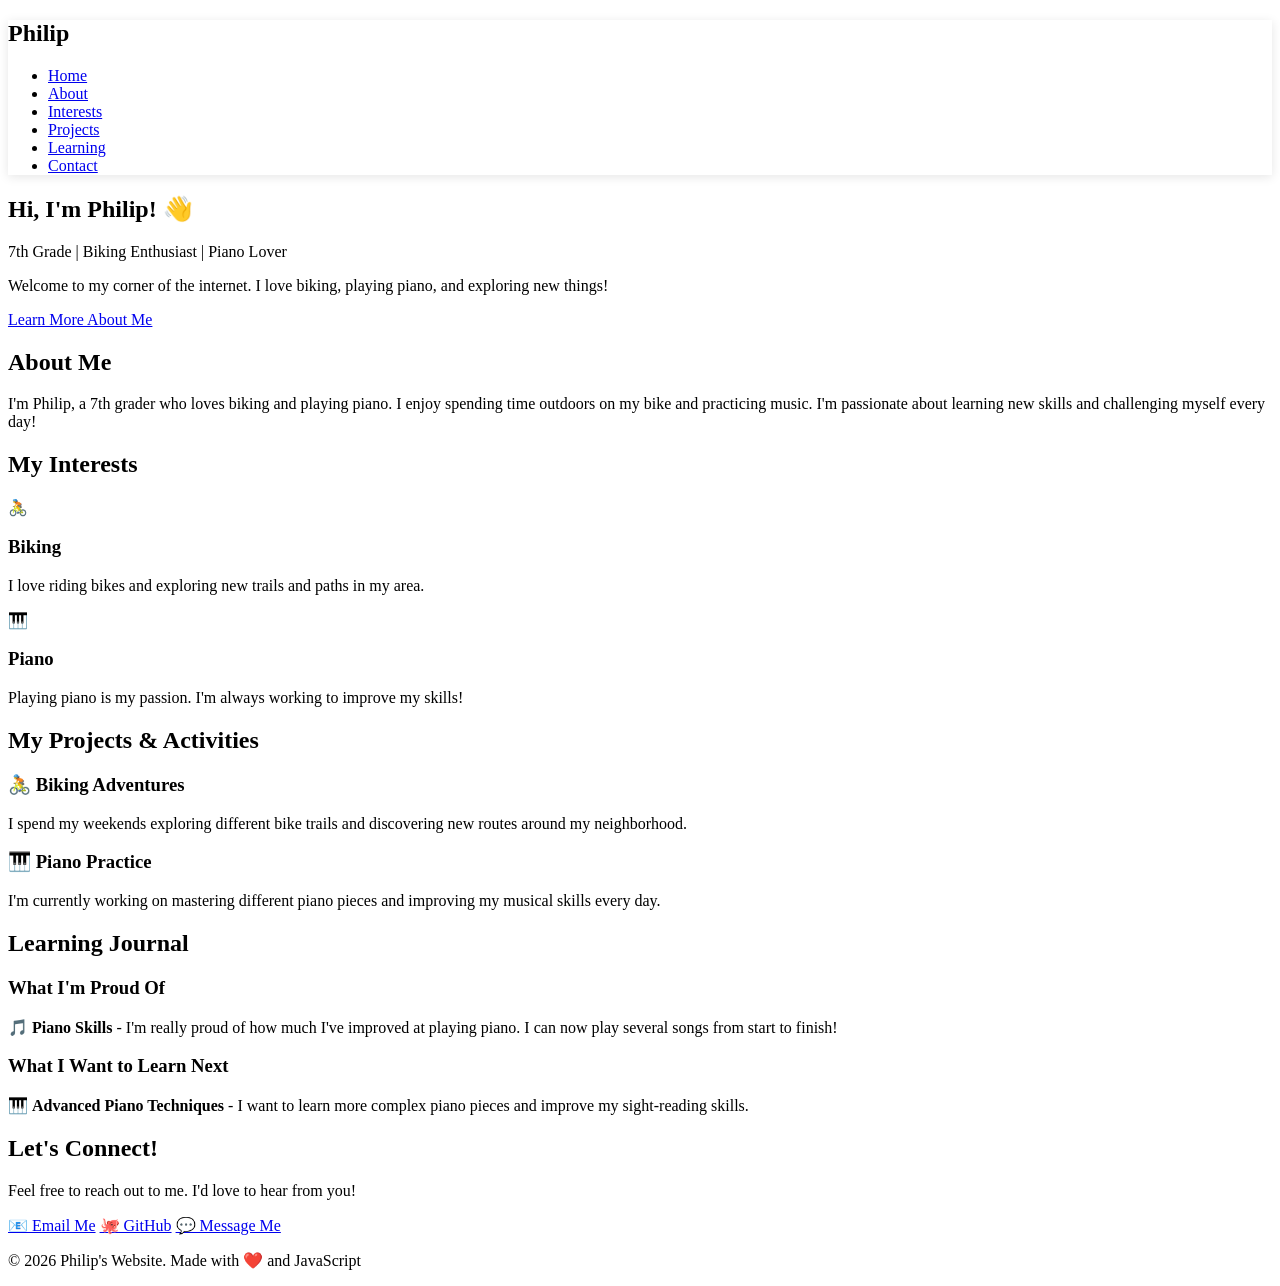
==== index.html @ eec99b2e "Fix: Recreate index.html - Main personal website page" ====
<!DOCTYPE html>
<html lang="en">
<head>
    <meta charset="UTF-8">
    <meta name="viewport" content="width=device-width, initial-scale=1.0">
    <title>Philip's Personal Website</title>
    <link rel="stylesheet" href="style.css">
</head>
<body>
    <!-- NAVIGATION BAR -->
    <nav class="navbar">
        <div class="nav-container">
            <h1 class="logo">Philip</h1>
            <ul class="nav-links">
                <li><a href="#home">Home</a></li>
                <li><a href="#about">About</a></li>
                <li><a href="#interests">Interests</a></li>
                <li><a href="#projects">Projects</a></li>
                <li><a href="#learning">Learning</a></li>
                <li><a href="#contact">Contact</a></li>
            </ul>
        </div>
    </nav>

    <!-- HERO SECTION -->
    <section id="home" class="hero">
        <div class="hero-content">
            <h1 class="hero-title">Hi, I'm Philip! 👋</h1>
            <p class="hero-subtitle">7th Grade | Biking Enthusiast | Piano Lover</p>
            <p class="hero-description">Welcome to my corner of the internet. I love biking, playing piano, and exploring new things!</p>
            <a href="#about" class="cta-button">Learn More About Me</a>
        </div>
    </section>

    <!-- ABOUT ME SECTION -->
    <section id="about" class="section about">
        <div class="container">
            <h2 class="section-title">About Me</h2>
            <p class="section-text">
                I'm Philip, a 7th grader who loves biking and playing piano. I enjoy spending time outdoors on my bike and practicing music. 
                I'm passionate about learning new skills and challenging myself every day!
            </p>
        </div>
    </section>

    <!-- INTERESTS SECTION -->
    <section id="interests" class="section interests">
        <div class="container">
            <h2 class="section-title">My Interests</h2>
            <div class="interests-grid">
                <div class="interest-card">
                    <div class="interest-emoji">🚴</div>
                    <h3>Biking</h3>
                    <p>I love riding bikes and exploring new trails and paths in my area.</p>
                </div>
                <div class="interest-card">
                    <div class="interest-emoji">🎹</div>
                    <h3>Piano</h3>
                    <p>Playing piano is my passion. I'm always working to improve my skills!</p>
                </div>
            </div>
        </div>
    </section>

    <!-- PROJECTS SECTION -->
    <section id="projects" class="section projects">
        <div class="container">
            <h2 class="section-title">My Projects & Activities</h2>
            <div class="projects-grid">
                <div class="project-card">
                    <h3>🚴 Biking Adventures</h3>
                    <p>I spend my weekends exploring different bike trails and discovering new routes around my neighborhood.</p>
                </div>
                <div class="project-card">
                    <h3>🎹 Piano Practice</h3>
                    <p>I'm currently working on mastering different piano pieces and improving my musical skills every day.</p>
                </div>
            </div>
        </div>
    </section>

    <!-- LEARNING JOURNAL SECTION -->
    <section id="learning" class="section learning">
        <div class="container">
            <h2 class="section-title">Learning Journal</h2>
            <div class="learning-content">
                <h3>What I'm Proud Of</h3>
                <p class="proud-text">🎵 <strong>Piano Skills</strong> - I'm really proud of how much I've improved at playing piano. I can now play several songs from start to finish!</p>
                
                <h3>What I Want to Learn Next</h3>
                <p class="learning-text">🎹 <strong>Advanced Piano Techniques</strong> - I want to learn more complex piano pieces and improve my sight-reading skills.</p>
            </div>
        </div>
    </section>

    <!-- CONTACT & LINKS SECTION -->
    <section id="contact" class="section contact">
        <div class="container">
            <h2 class="section-title">Let's Connect!</h2>
            <p class="contact-text">Feel free to reach out to me. I'd love to hear from you!</p>
            <div class="contact-links">
                <a href="mailto:philip@example.com" class="contact-button">📧 Email Me</a>
                <a href="#" class="contact-button">🐙 GitHub</a>
                <a href="#" class="contact-button">💬 Message Me</a>
            </div>
        </div>
    </section>

    <!-- FOOTER -->
    <footer class="footer">
        <p>&copy; 2026 Philip's Website. Made with ❤️ and JavaScript</p>
    </footer>

    <script src="script.js"></script>
</body>
</html>
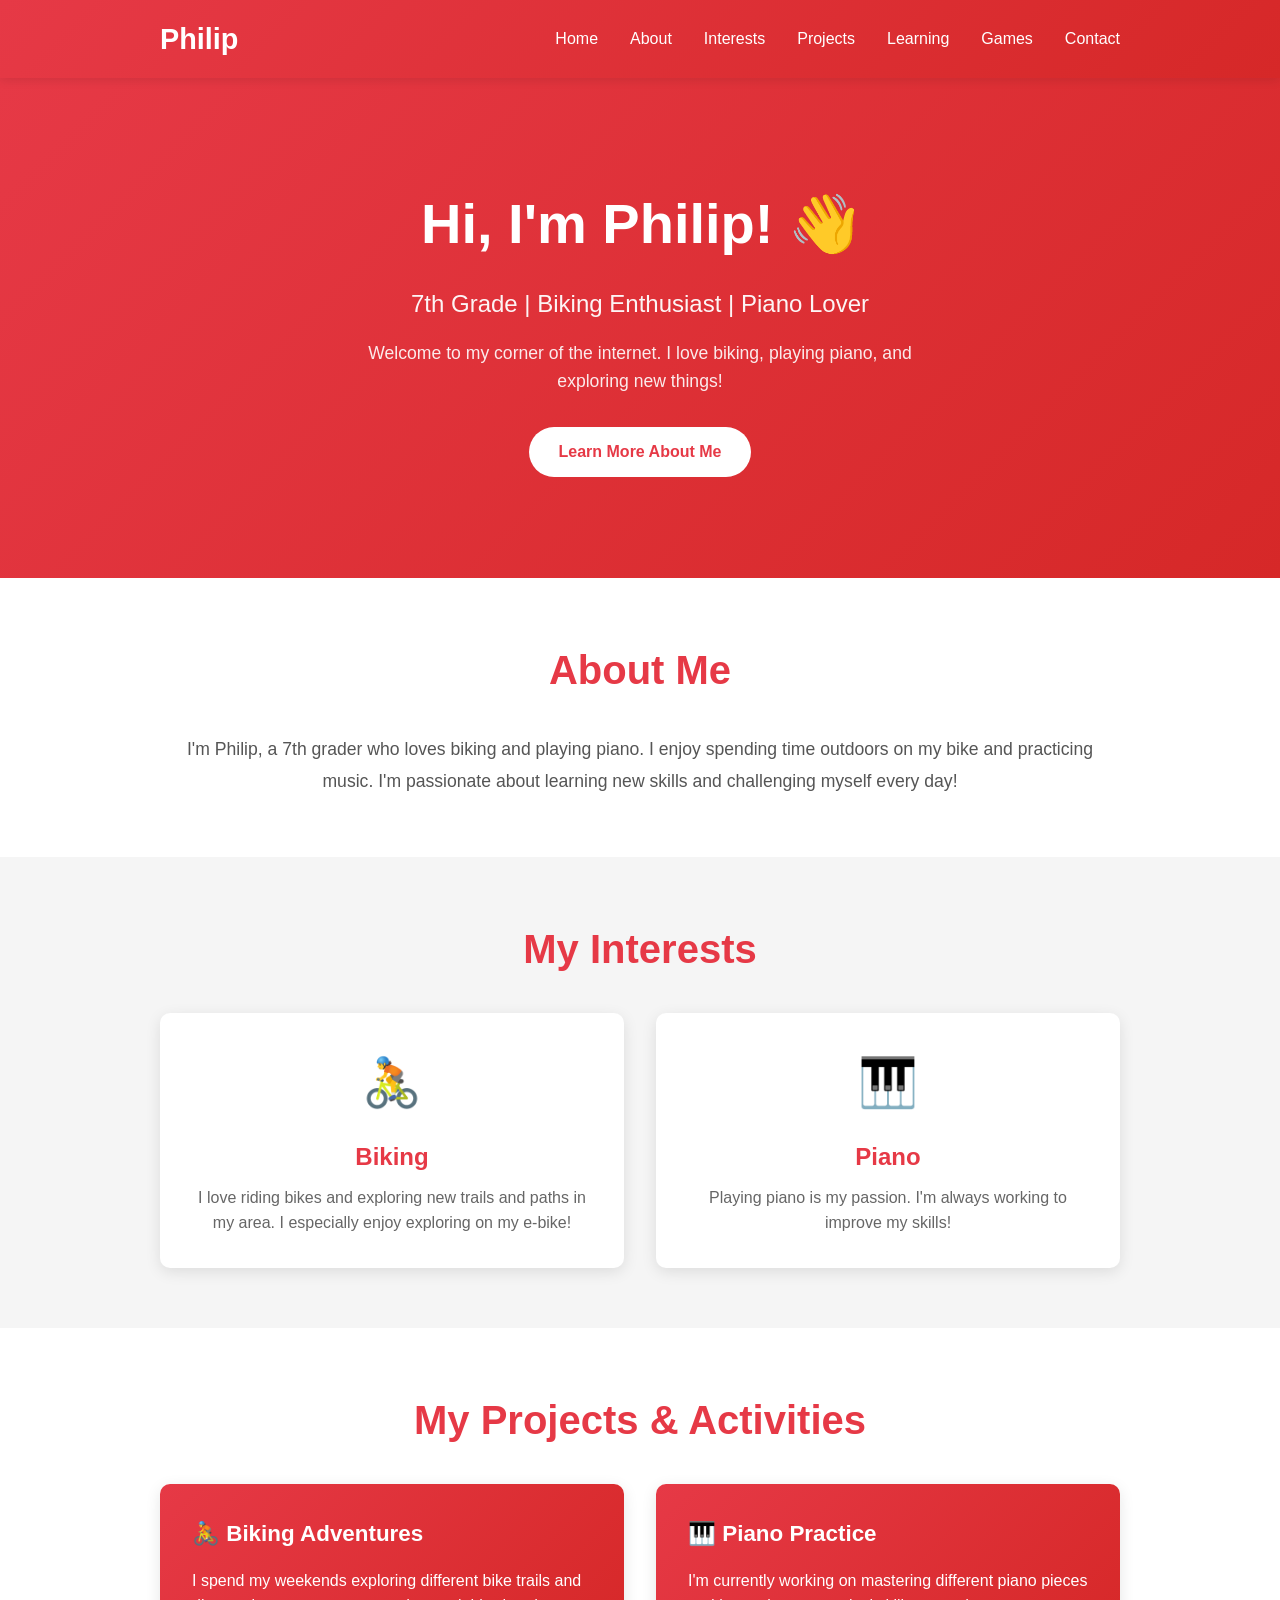
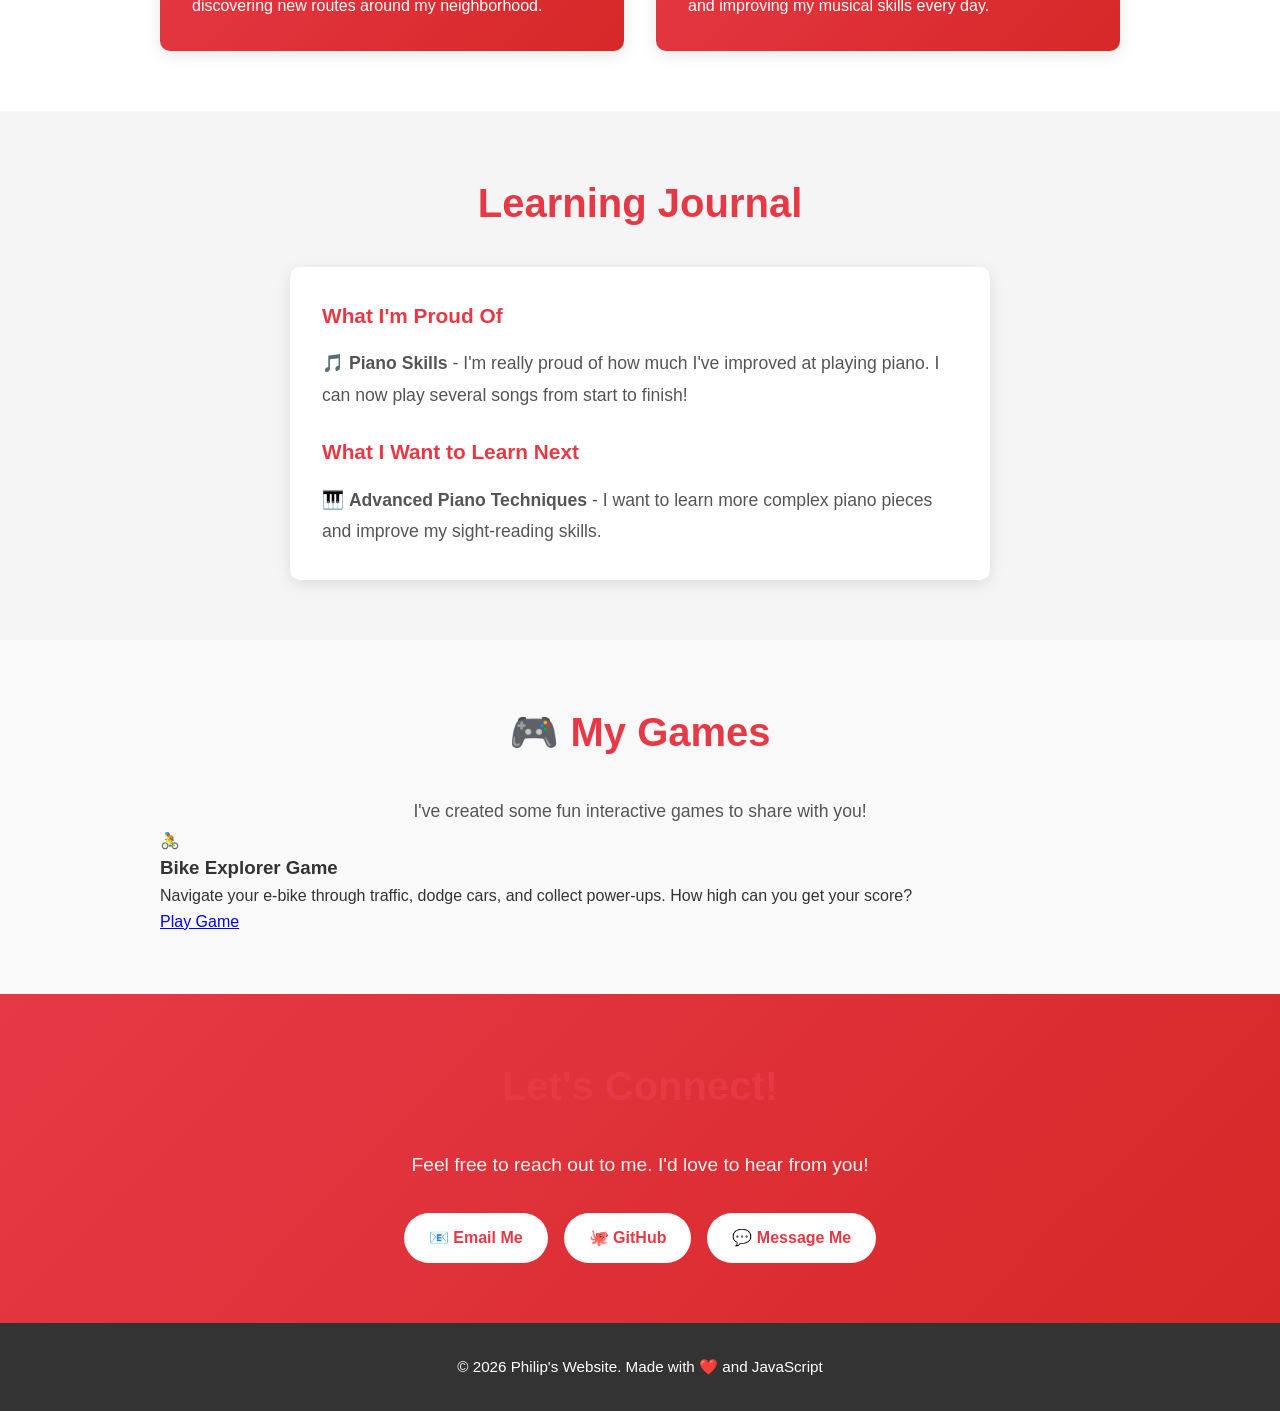
==== commit d8749d85: "Update index.html - Add games section with link to Bike Explorer Game" ====
--- a/index.html
+++ b/index.html
@@ -17,6 +17,7 @@
                 <li><a href="#interests">Interests</a></li>
                 <li><a href="#projects">Projects</a></li>
                 <li><a href="#learning">Learning</a></li>
+                <li><a href="#games">Games</a></li>
                 <li><a href="#contact">Contact</a></li>
             </ul>
         </div>
@@ -51,7 +52,7 @@
                 <div class="interest-card">
                     <div class="interest-emoji">🚴</div>
                     <h3>Biking</h3>
-                    <p>I love riding bikes and exploring new trails and paths in my area.</p>
+                    <p>I love riding bikes and exploring new trails and paths in my area. I especially enjoy exploring on my e-bike!</p>
                 </div>
                 <div class="interest-card">
                     <div class="interest-emoji">🎹</div>
@@ -93,6 +94,22 @@
         </div>
     </section>
 
+    <!-- GAMES SECTION -->
+    <section id="games" class="section games">
+        <div class="container">
+            <h2 class="section-title">🎮 My Games</h2>
+            <p class="section-text">I've created some fun interactive games to share with you!</p>
+            <div class="games-grid">
+                <div class="game-card">
+                    <div class="game-emoji">🚴</div>
+                    <h3>Bike Explorer Game</h3>
+                    <p>Navigate your e-bike through traffic, dodge cars, and collect power-ups. How high can you get your score?</p>
+                    <a href="game.html" class="game-link-btn">Play Game</a>
+                </div>
+            </div>
+        </div>
+    </section>
+
     <!-- CONTACT & LINKS SECTION -->
     <section id="contact" class="section contact">
         <div class="container">
--- a/style.css
+++ b/style.css
@@ -0,0 +1,373 @@
+/* ===== GLOBAL STYLES ===== */
+* {
+    margin: 0;
+    padding: 0;
+    box-sizing: border-box;
+}
+
+body {
+    font-family: 'Segoe UI', Tahoma, Geneva, Verdana, sans-serif;
+    line-height: 1.6;
+    color: #333;
+    background-color: #f9f9f9;
+}
+
+.container {
+    max-width: 1000px;
+    margin: 0 auto;
+    padding: 0 20px;
+}
+
+/* ===== NAVIGATION BAR ===== */
+.navbar {
+    background: linear-gradient(135deg, #e63946 0%, #d62828 100%);
+    padding: 1rem 0;
+    position: sticky;
+    top: 0;
+    z-index: 100;
+    box-shadow: 0 2px 10px rgba(0, 0, 0, 0.1);
+}
+
+.nav-container {
+    max-width: 1000px;
+    margin: 0 auto;
+    padding: 0 20px;
+    display: flex;
+    justify-content: space-between;
+    align-items: center;
+}
+
+.logo {
+    color: white;
+    font-size: 1.8rem;
+    font-weight: bold;
+}
+
+.nav-links {
+    display: flex;
+    list-style: none;
+    gap: 2rem;
+}
+
+.nav-links a {
+    color: white;
+    text-decoration: none;
+    font-weight: 500;
+    transition: opacity 0.3s ease;
+}
+
+.nav-links a:hover {
+    opacity: 0.8;
+}
+
+/* ===== HERO SECTION ===== */
+.hero {
+    background: linear-gradient(135deg, #e63946 0%, #d62828 100%);
+    color: white;
+    padding: 100px 20px;
+    text-align: center;
+    min-height: 500px;
+    display: flex;
+    align-items: center;
+    justify-content: center;
+}
+
+.hero-content {
+    max-width: 600px;
+}
+
+.hero-title {
+    font-size: 3.5rem;
+    margin-bottom: 1rem;
+    font-weight: bold;
+    animation: slideInDown 0.8s ease;
+}
+
+.hero-subtitle {
+    font-size: 1.5rem;
+    margin-bottom: 1rem;
+    opacity: 0.95;
+}
+
+.hero-description {
+    font-size: 1.1rem;
+    margin-bottom: 2rem;
+    opacity: 0.9;
+}
+
+.cta-button {
+    display: inline-block;
+    background-color: white;
+    color: #e63946;
+    padding: 12px 30px;
+    border-radius: 50px;
+    text-decoration: none;
+    font-weight: bold;
+    transition: transform 0.3s ease, box-shadow 0.3s ease;
+    font-size: 1rem;
+}
+
+.cta-button:hover {
+    transform: translateY(-3px);
+    box-shadow: 0 10px 20px rgba(0, 0, 0, 0.2);
+}
+
+/* ===== SECTION STYLES ===== */
+.section {
+    padding: 60px 20px;
+}
+
+.section-title {
+    font-size: 2.5rem;
+    color: #e63946;
+    margin-bottom: 2rem;
+    text-align: center;
+    font-weight: bold;
+}
+
+.section-text {
+    font-size: 1.1rem;
+    line-height: 1.8;
+    text-align: center;
+    color: #555;
+}
+
+/* ===== ABOUT SECTION ===== */
+.about {
+    background-color: white;
+}
+
+/* ===== INTERESTS SECTION ===== */
+.interests {
+    background-color: #f5f5f5;
+}
+
+.interests-grid {
+    display: grid;
+    grid-template-columns: repeat(auto-fit, minmax(250px, 1fr));
+    gap: 2rem;
+    margin-top: 2rem;
+}
+
+.interest-card {
+    background: white;
+    padding: 2rem;
+    border-radius: 10px;
+    text-align: center;
+    box-shadow: 0 4px 15px rgba(0, 0, 0, 0.1);
+    transition: transform 0.3s ease, box-shadow 0.3s ease;
+}
+
+.interest-card:hover {
+    transform: translateY(-10px);
+    box-shadow: 0 8px 25px rgba(230, 57, 70, 0.2);
+}
+
+.interest-emoji {
+    font-size: 3rem;
+    margin-bottom: 1rem;
+}
+
+.interest-card h3 {
+    color: #e63946;
+    margin-bottom: 0.5rem;
+    font-size: 1.5rem;
+}
+
+.interest-card p {
+    color: #666;
+    font-size: 1rem;
+}
+
+/* ===== PROJECTS SECTION ===== */
+.projects {
+    background-color: white;
+}
+
+.projects-grid {
+    display: grid;
+    grid-template-columns: repeat(auto-fit, minmax(280px, 1fr));
+    gap: 2rem;
+    margin-top: 2rem;
+}
+
+.project-card {
+    background: linear-gradient(135deg, #e63946 0%, #d62828 100%);
+    color: white;
+    padding: 2rem;
+    border-radius: 10px;
+    box-shadow: 0 4px 15px rgba(0, 0, 0, 0.1);
+    transition: transform 0.3s ease;
+}
+
+.project-card:hover {
+    transform: scale(1.05);
+}
+
+.project-card h3 {
+    margin-bottom: 1rem;
+    font-size: 1.4rem;
+}
+
+.project-card p {
+    font-size: 1rem;
+    line-height: 1.6;
+}
+
+/* ===== LEARNING JOURNAL SECTION ===== */
+.learning {
+    background-color: #f5f5f5;
+}
+
+.learning-content {
+    max-width: 700px;
+    margin: 0 auto;
+    background: white;
+    padding: 2rem;
+    border-radius: 10px;
+    box-shadow: 0 4px 15px rgba(0, 0, 0, 0.1);
+}
+
+.learning-content h3 {
+    color: #e63946;
+    margin-top: 1.5rem;
+    margin-bottom: 1rem;
+    font-size: 1.3rem;
+}
+
+.learning-content h3:first-child {
+    margin-top: 0;
+}
+
+.proud-text,
+.learning-text {
+    color: #555;
+    font-size: 1.1rem;
+    line-height: 1.8;
+}
+
+/* ===== CONTACT SECTION ===== */
+.contact {
+    background: linear-gradient(135deg, #e63946 0%, #d62828 100%);
+    color: white;
+    text-align: center;
+}
+
+.contact-text {
+    font-size: 1.2rem;
+    margin-bottom: 2rem;
+    opacity: 0.95;
+}
+
+.contact-links {
+    display: flex;
+    gap: 1rem;
+    justify-content: center;
+    flex-wrap: wrap;
+}
+
+.contact-button {
+    display: inline-block;
+    background-color: white;
+    color: #e63946;
+    padding: 12px 25px;
+    border-radius: 50px;
+    text-decoration: none;
+    font-weight: bold;
+    transition: transform 0.3s ease, box-shadow 0.3s ease;
+    font-size: 1rem;
+}
+
+.contact-button:hover {
+    transform: translateY(-3px);
+    box-shadow: 0 10px 20px rgba(0, 0, 0, 0.2);
+}
+
+/* ===== FOOTER ===== */
+.footer {
+    background-color: #333;
+    color: white;
+    text-align: center;
+    padding: 2rem;
+    font-size: 0.95rem;
+}
+
+/* ===== ANIMATIONS ===== */
+@keyframes slideInDown {
+    from {
+        opacity: 0;
+        transform: translateY(-30px);
+    }
+    to {
+        opacity: 1;
+        transform: translateY(0);
+    }
+}
+
+/* ===== MOBILE RESPONSIVE ===== */
+@media (max-width: 768px) {
+    .hero-title {
+        font-size: 2.5rem;
+    }
+
+    .hero-subtitle {
+        font-size: 1.2rem;
+    }
+
+    .hero {
+        padding: 60px 20px;
+        min-height: 350px;
+    }
+
+    .section-title {
+        font-size: 2rem;
+    }
+
+    .nav-links {
+        gap: 1rem;
+        font-size: 0.9rem;
+    }
+
+    .interests-grid,
+    .projects-grid {
+        grid-template-columns: 1fr;
+    }
+
+    .contact-links {
+        flex-direction: column;
+    }
+
+    .contact-button,
+    .cta-button {
+        width: 100%;
+        max-width: 300px;
+    }
+}
+
+@media (max-width: 480px) {
+    .logo {
+        font-size: 1.4rem;
+    }
+
+    .nav-links {
+        flex-direction: column;
+        gap: 0.5rem;
+        font-size: 0.8rem;
+    }
+
+    .hero-title {
+        font-size: 2rem;
+    }
+
+    .hero-subtitle {
+        font-size: 1rem;
+    }
+
+    .section-title {
+        font-size: 1.6rem;
+    }
+
+    .section {
+        padding: 40px 15px;
+    }
+}
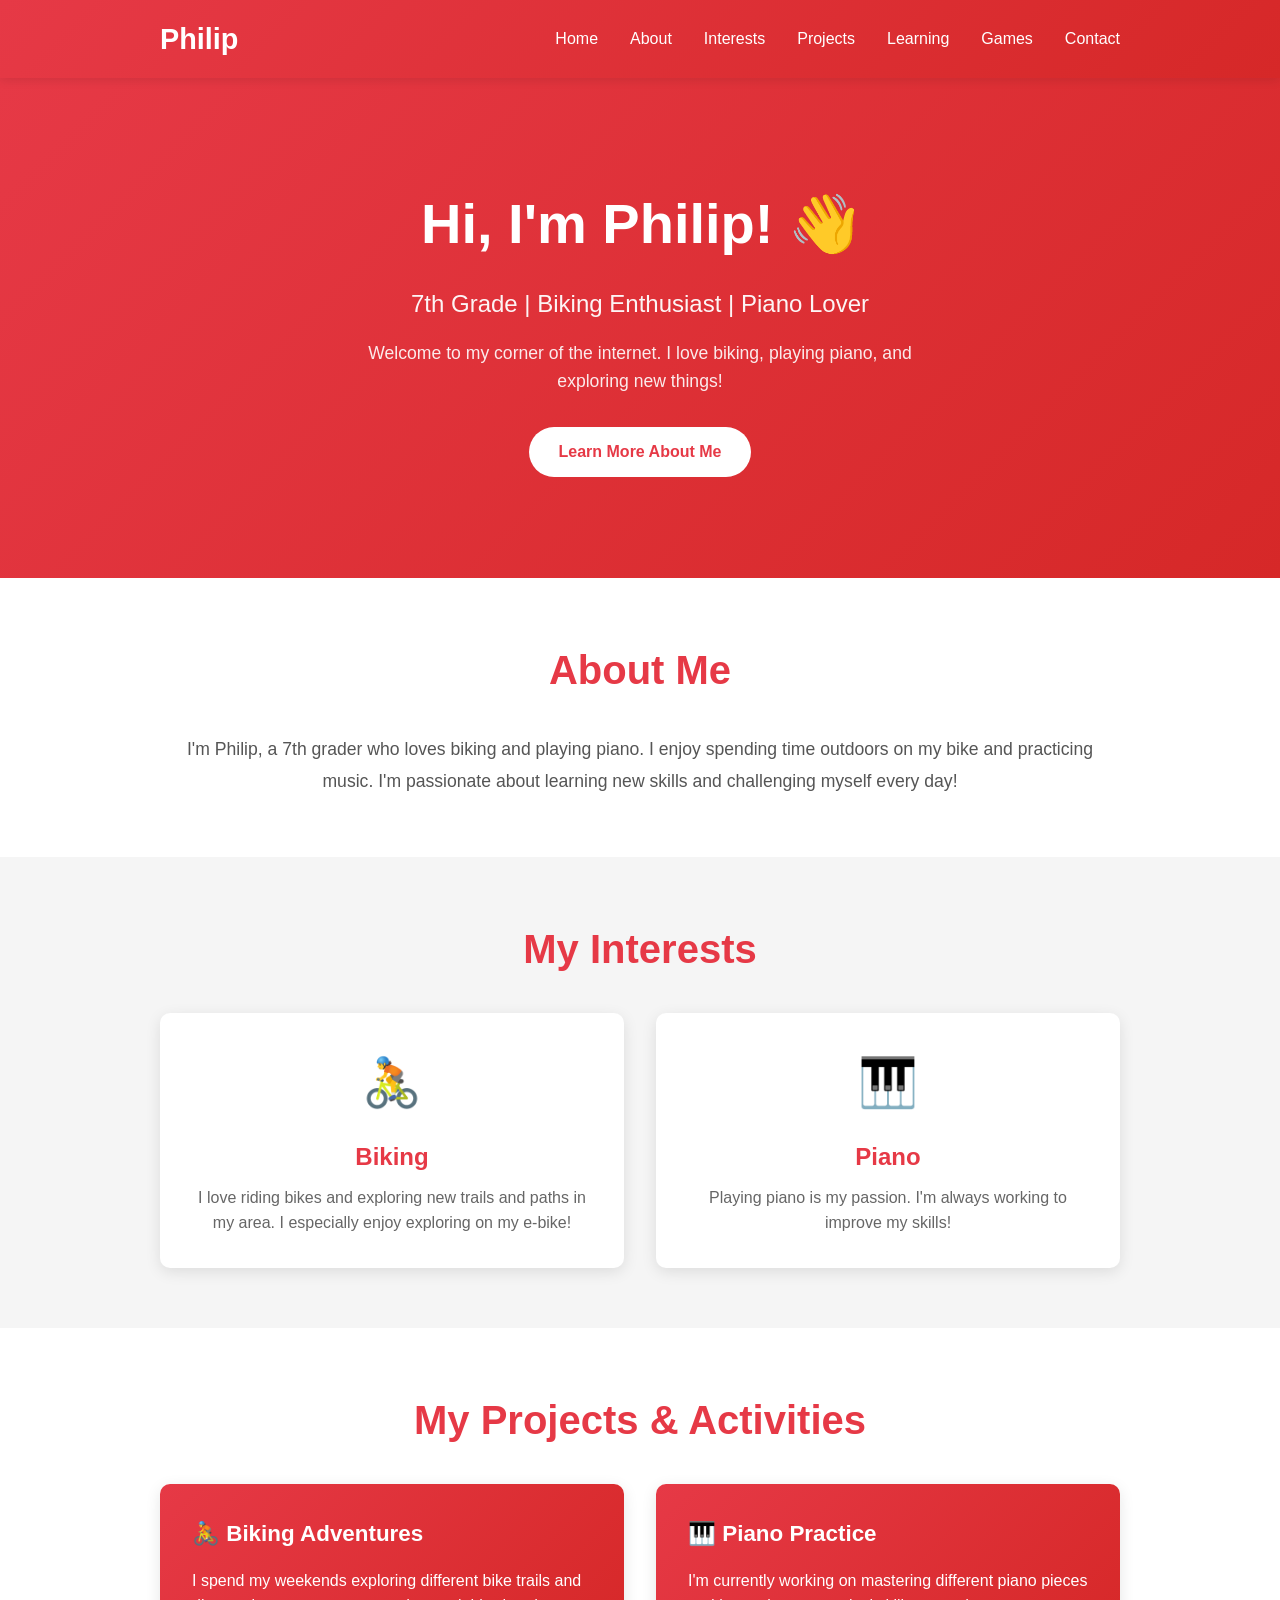
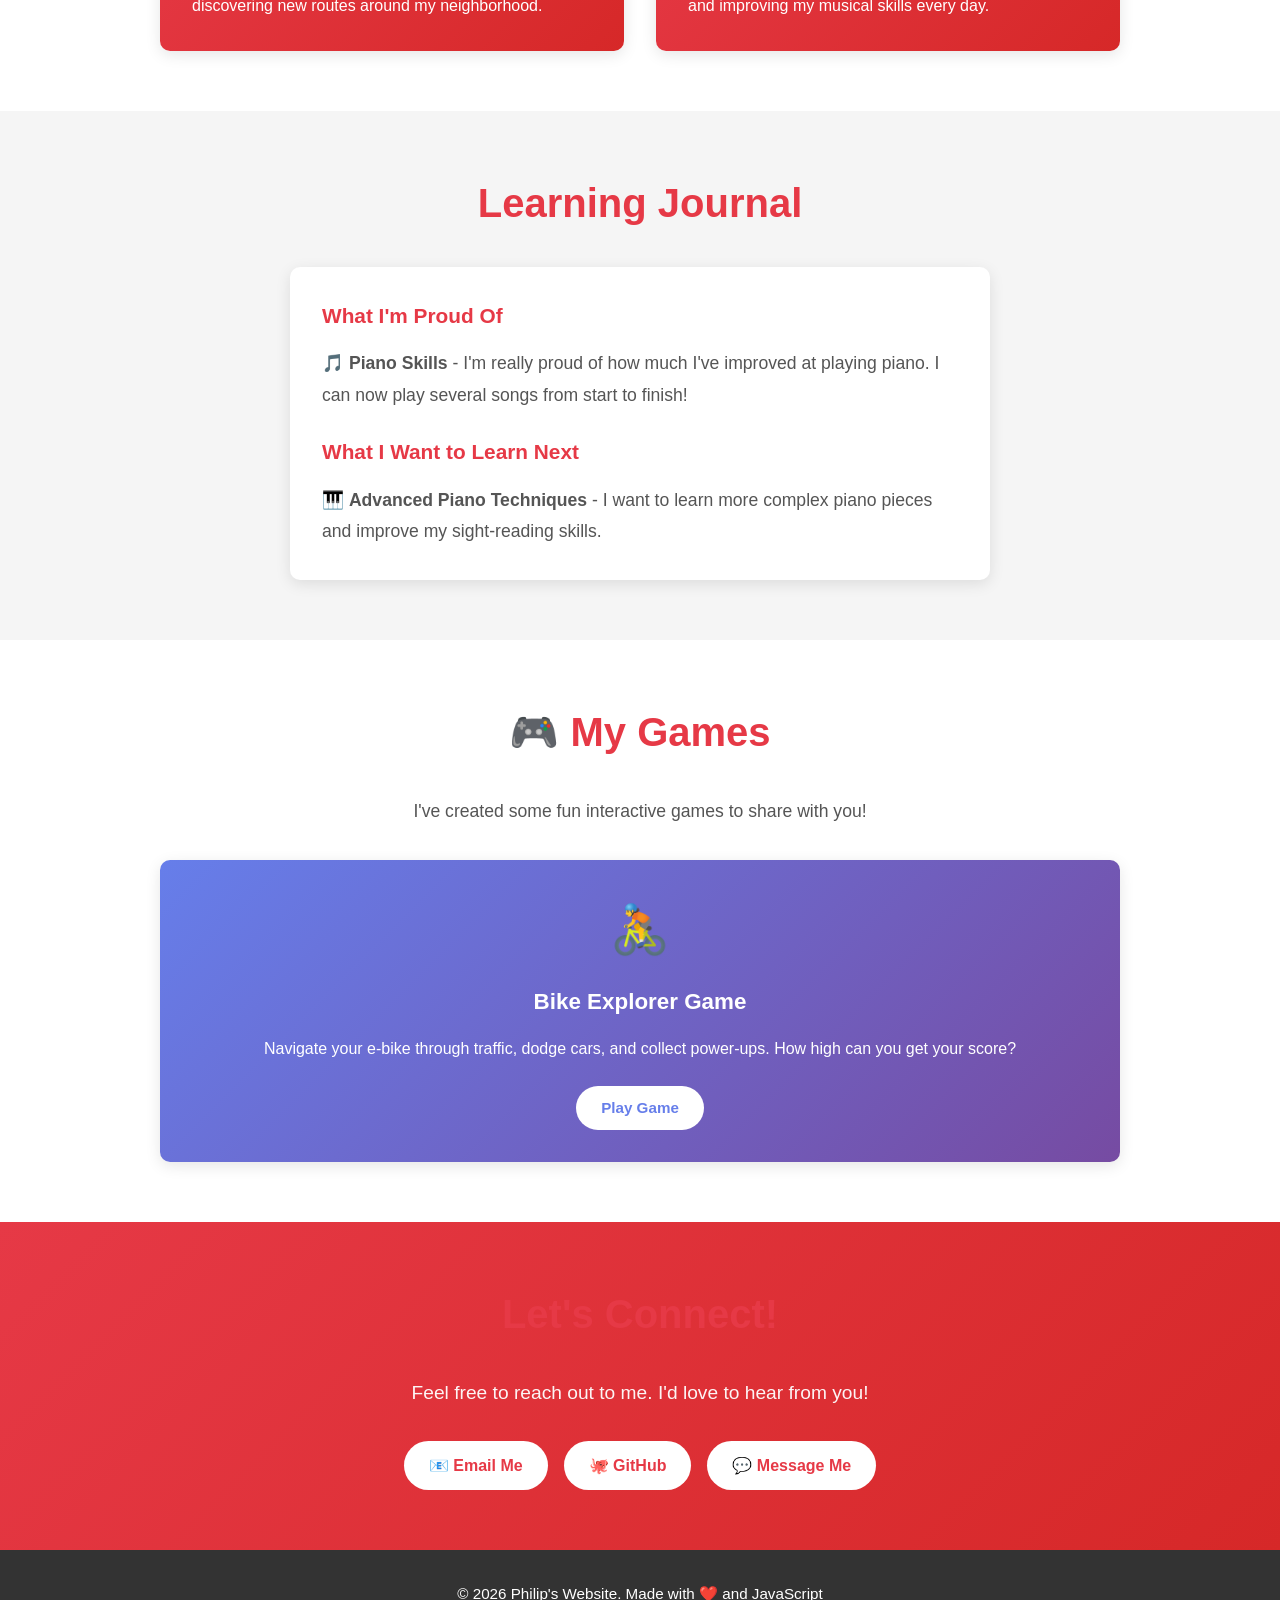
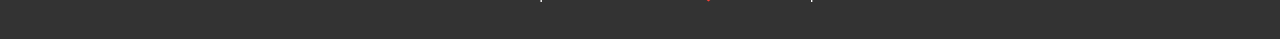
==== commit 8348d229: "Fix: Update index.html - Change game link from game.html to bike-game.html" ====
--- a/index.html
+++ b/index.html
@@ -104,7 +104,7 @@
                     <div class="game-emoji">🚴</div>
                     <h3>Bike Explorer Game</h3>
                     <p>Navigate your e-bike through traffic, dodge cars, and collect power-ups. How high can you get your score?</p>
-                    <a href="game.html" class="game-link-btn">Play Game</a>
+                    <a href="bike-game.html" class="game-link-btn">Play Game</a>
                 </div>
             </div>
         </div>
--- a/style.css
+++ b/style.css
@@ -246,6 +246,67 @@
     line-height: 1.8;
 }
 
+/* ===== GAMES SECTION ===== */
+.games {
+    background-color: white;
+}
+
+.games-grid {
+    display: grid;
+    grid-template-columns: repeat(auto-fit, minmax(280px, 1fr));
+    gap: 2rem;
+    margin-top: 2rem;
+}
+
+.game-card {
+    background: linear-gradient(135deg, #667eea 0%, #764ba2 100%);
+    color: white;
+    padding: 2rem;
+    border-radius: 10px;
+    box-shadow: 0 4px 15px rgba(0, 0, 0, 0.1);
+    transition: transform 0.3s ease;
+    text-align: center;
+}
+
+.game-card:hover {
+    transform: translateY(-10px);
+    box-shadow: 0 8px 25px rgba(102, 126, 234, 0.3);
+}
+
+.game-emoji {
+    font-size: 3rem;
+    margin-bottom: 1rem;
+    display: block;
+}
+
+.game-card h3 {
+    margin-bottom: 1rem;
+    font-size: 1.4rem;
+}
+
+.game-card p {
+    font-size: 1rem;
+    line-height: 1.6;
+    margin-bottom: 1.5rem;
+}
+
+.game-link-btn {
+    display: inline-block;
+    background-color: white;
+    color: #667eea;
+    padding: 10px 25px;
+    border-radius: 50px;
+    text-decoration: none;
+    font-weight: bold;
+    transition: transform 0.3s ease, box-shadow 0.3s ease;
+    font-size: 0.95rem;
+}
+
+.game-link-btn:hover {
+    transform: scale(1.05);
+    box-shadow: 0 6px 15px rgba(0, 0, 0, 0.2);
+}
+
 /* ===== CONTACT SECTION ===== */
 .contact {
     background: linear-gradient(135deg, #e63946 0%, #d62828 100%);
@@ -329,7 +390,8 @@
     }
 
     .interests-grid,
-    .projects-grid {
+    .projects-grid,
+    .games-grid {
         grid-template-columns: 1fr;
     }
 
@@ -370,4 +432,8 @@
     .section {
         padding: 40px 15px;
     }
-}
+
+    .game-emoji {
+        font-size: 2.5rem;
+    }
+}
